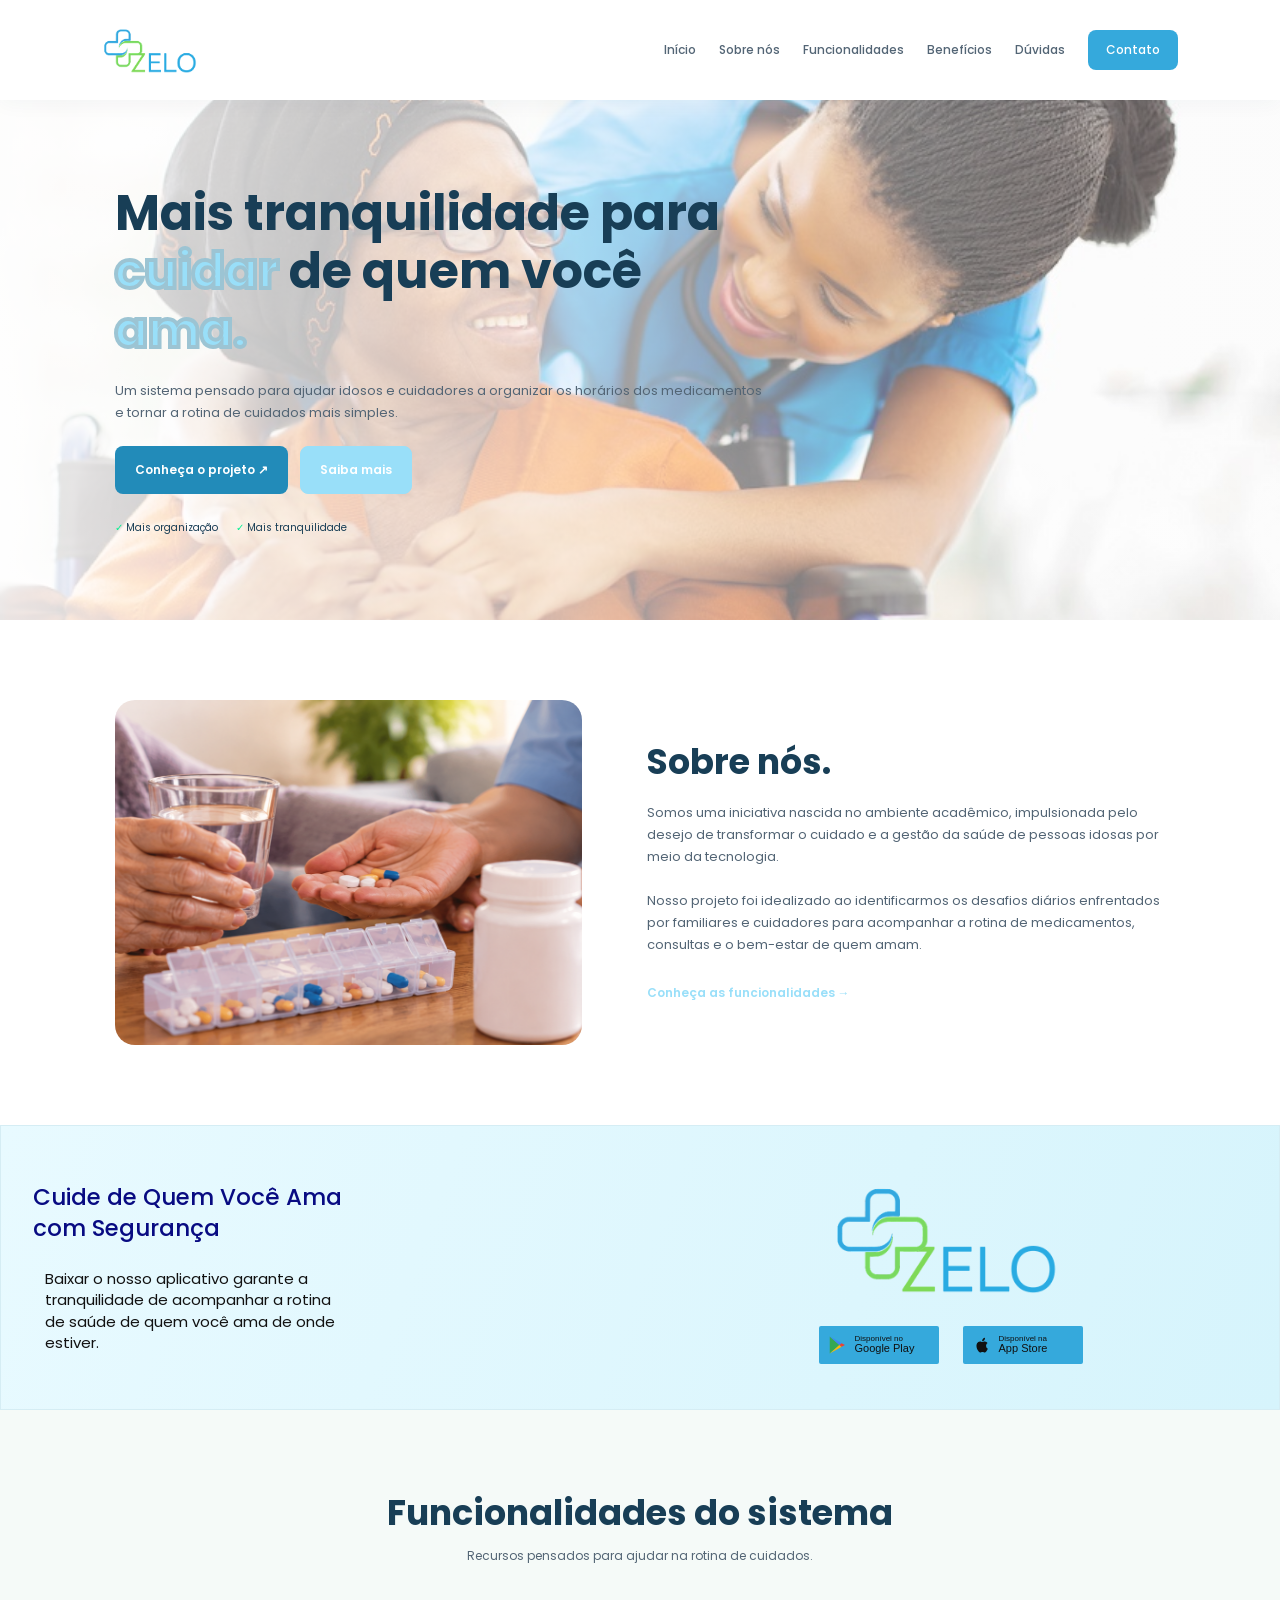
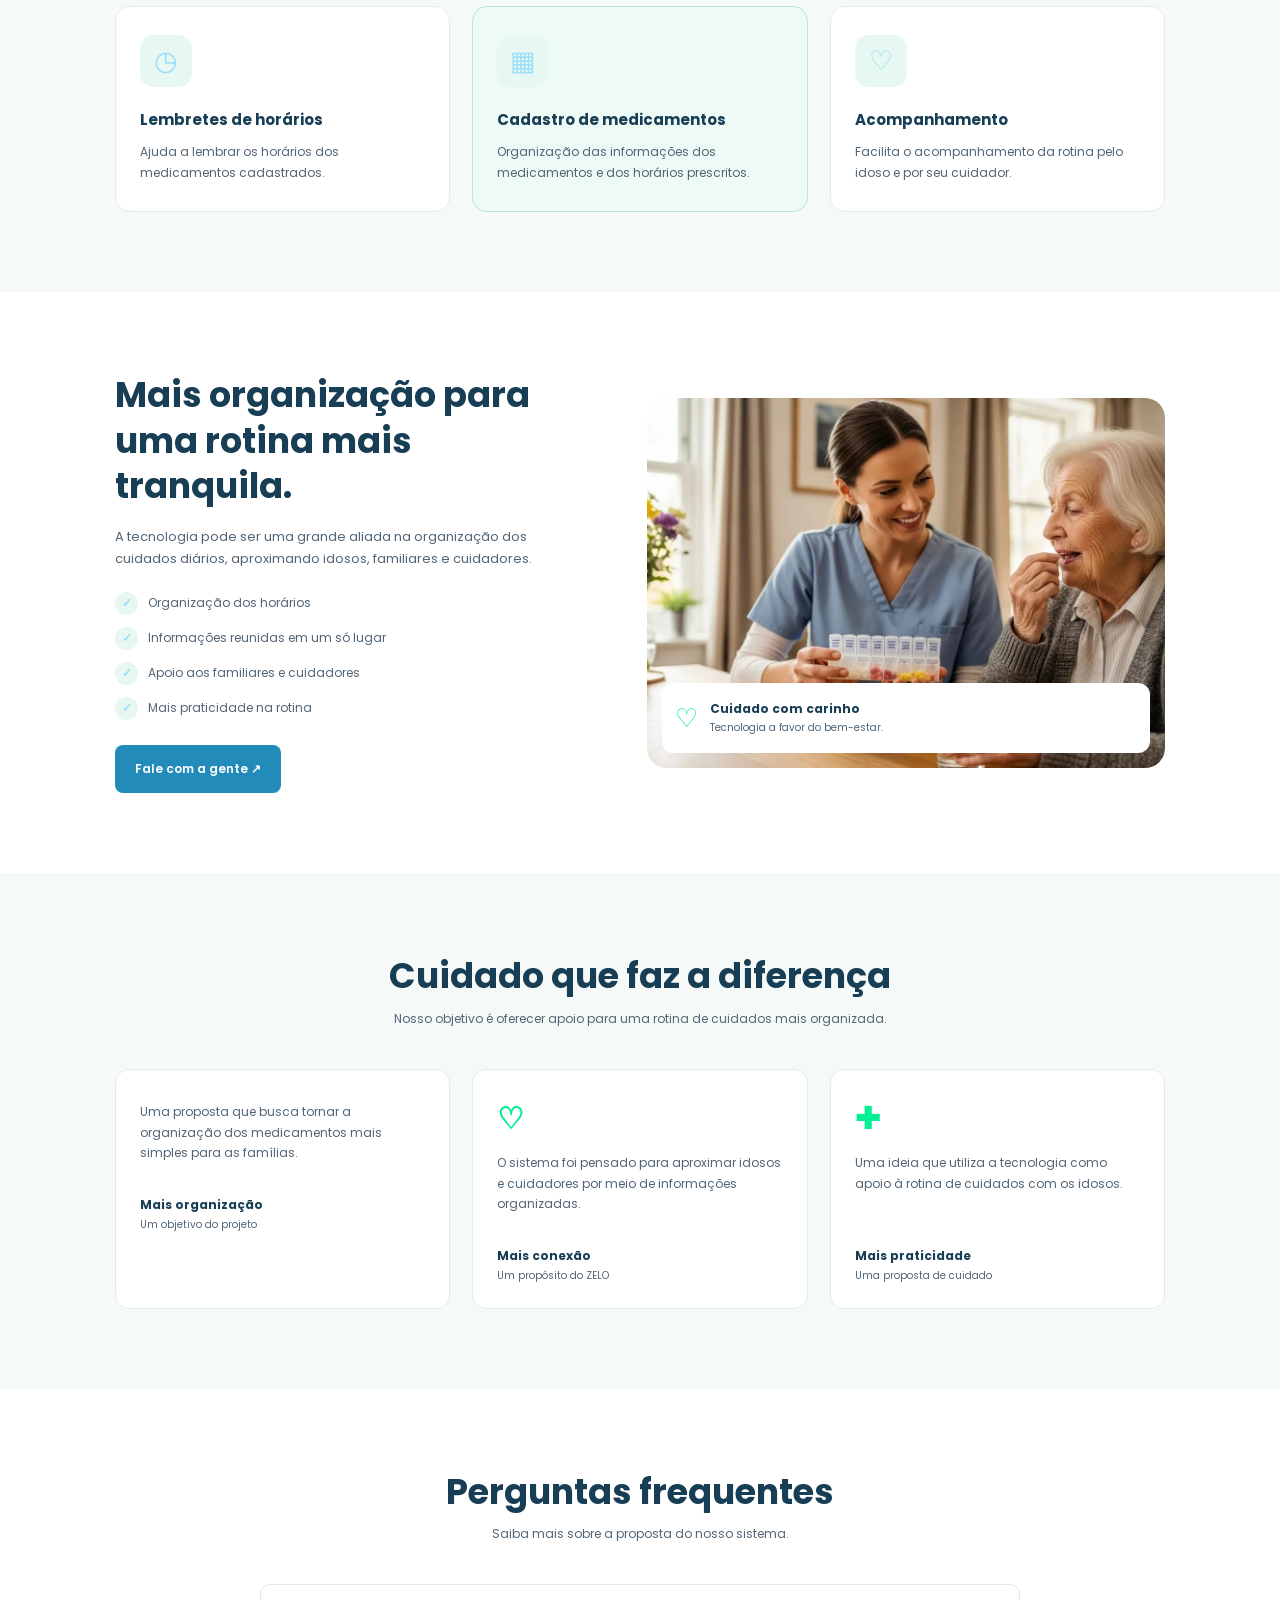
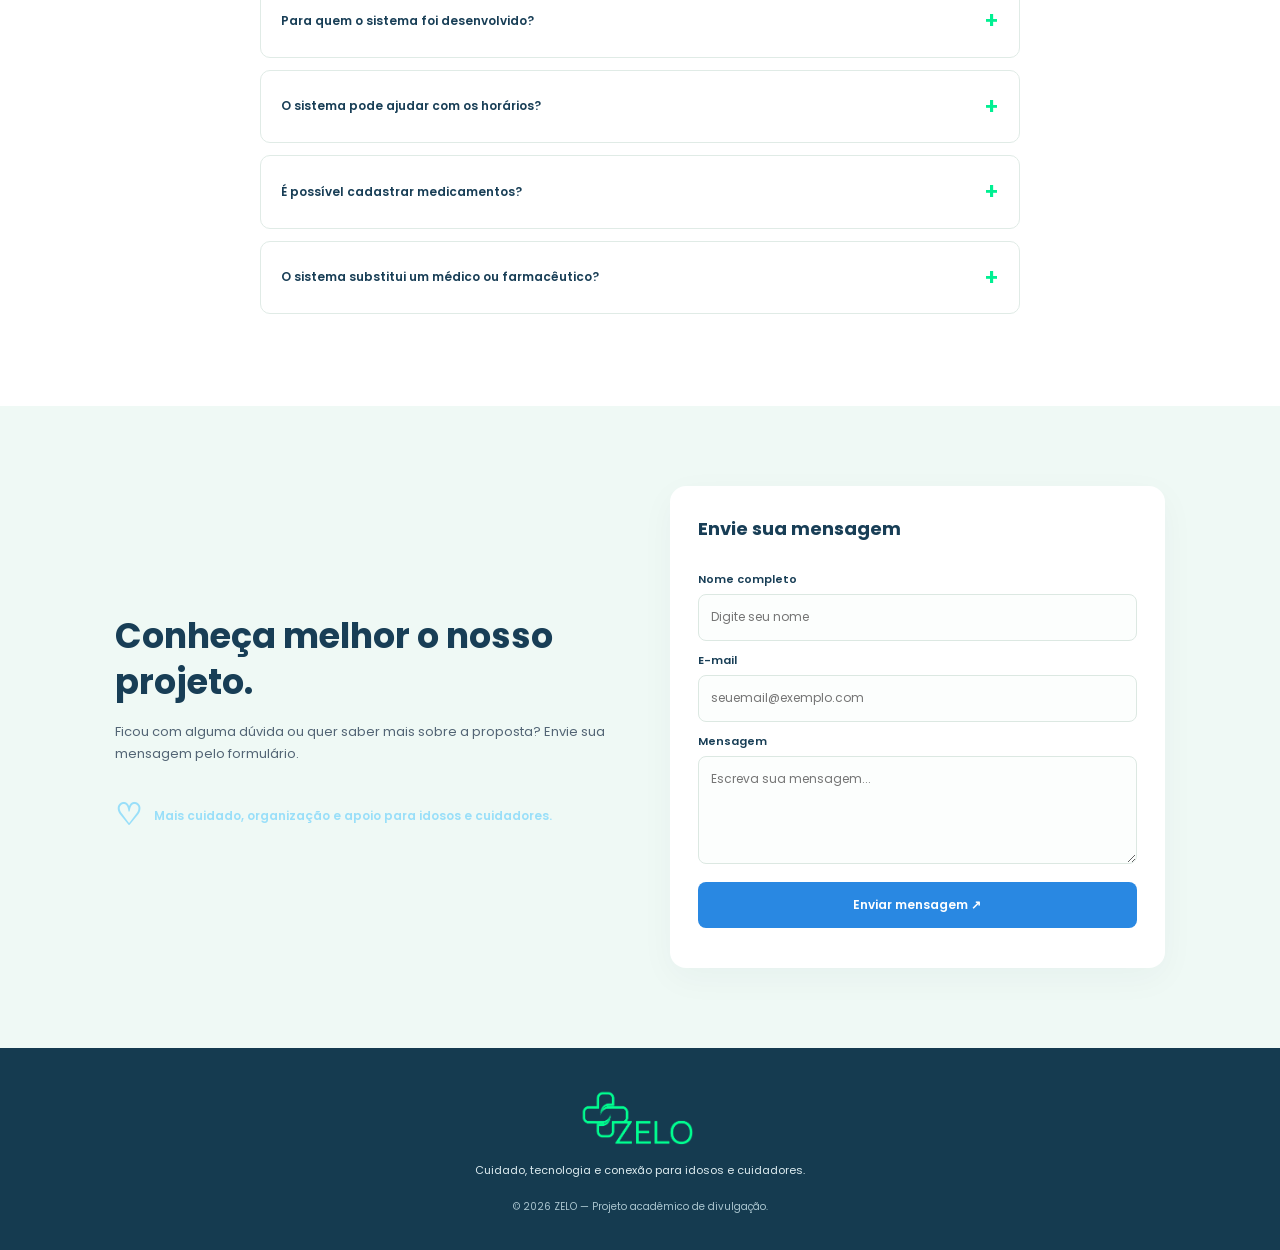
==== zole medicamento para idosos/index.html @ 94e06d6d "Add files via upload" ====
<!DOCTYPE html>
<html lang="pt-BR">
<head>
    <meta charset="UTF-8">
    <meta name="viewport" content="width=device-width, initial-scale=1.0">
    <meta name="description" content="Conheça o ZELO, um projeto para ajudar idosos, familiares e cuidadores a organizar a rotina de medicamentos.">
    <meta name="theme-color" content="#ffffff">

    <title>ZELO | Cuidado e organização de medicamentos</title>

    <link rel="stylesheet" href="script.css">

    <link rel="preconnect" href="https://fonts.googleapis.com">
    <link rel="preconnect" href="https://fonts.gstatic.com" crossorigin>
    <link href="https://fonts.googleapis.com/css2?family=Poppins:wght@400;500;600;700;800&display=swap" rel="stylesheet">
</head>

<body>

<header class="header">

    <div class="logo-container">
        <img src="Component 1.png" alt="Logo ZELO" class="logo-img">
    </div>

    <button
        class="menu-toggle"
        id="menuToggle"
        aria-label="Abrir menu"
        aria-expanded="false">
        ☰
    </button>

    <nav class="nav" id="nav">
        <a href="#inicio">Início</a>
        <a href="#sobre">Sobre nós</a>
        <a href="#funcionalidades">Funcionalidades</a>
        <a href="#beneficios">Benefícios</a>
        <a href="#faq">Dúvidas</a>
        <a href="#contato" class="nav-button">Contato</a>
    </nav>

</header>

<main>

    <!-- INÍCIO -->
    <section class="hero" id="inicio">

        <div class="hero-content">

            <h1>
                Mais tranquilidade para <span> cuidar </span>de quem você
               
                <span>ama.</span>
            </h1>

            <p>
                Um sistema pensado para ajudar idosos e cuidadores
                a organizar os horários dos medicamentos e tornar
                a rotina de cuidados mais simples.
            </p>

            <div class="hero-buttons">
                <a href="#sobre" class="btn btn-primary">
                    Conheça o projeto ↗
                </a>

                <a href="#funcionalidades" class="btn btn-outline">
                    Saiba mais
                </a>
            </div>

            <div class="hero-points">
                <span>✓ Mais organização</span>
                <span>✓ Mais tranquilidade</span>
            </div>

        </div>

        <div class="hero-visual">

            <img
                src="imagems de quem cuida do idoso.avif"
                alt="Profissional cuidando de uma pessoa idosa">

            <div class="floating-card">
                <div class="floating-icon">♡</div>

                <div>
                    <strong>Cuidado em primeiro lugar</strong>
                    <p>Idosos e cuidadores conectados.</p>
                </div>
            </div>

        </div>

    </section>

    <!-- SOBRE O PROJETO -->
    <section class="sobre section" id="sobre">

        <div class="sobre-image">
            <img
                src="Apoio na medicação de idosos e cuidados.png"
                alt="Cuidador ajudando uma pessoa idosa com seus medicamentos">
        </div>

        <div class="sobre-content">

            <h2>Sobre nós.</h2>

            <p>
                Somos uma iniciativa nascida no ambiente acadêmico,
                impulsionada pelo desejo de transformar o cuidado
                e a gestão da saúde de pessoas idosas por meio
                da tecnologia.
            </p>

            <p>
                Nosso projeto foi idealizado ao identificarmos os
                desafios diários enfrentados por familiares e
                cuidadores para acompanhar a rotina de medicamentos,
                consultas e o bem-estar de quem amam.
            </p>

            <a href="#funcionalidades" class="text-link">
                Conheça as funcionalidades →
            </a>

        </div>

    </section>

    <!-- DOWNLOAD DO APLICATIVO -->
    <section class="app-banner" id="download">
        <div class="app-banner-copy">
            <h1>Cuide de Quem Você Ama<br>com Segurança</h1>
            <p>
                Baixar o nosso aplicativo garante a tranquilidade de acompanhar
                a rotina de saúde de quem você ama de onde estiver.
            </p>
        </div>

        <div class="app-banner-download">
            <img src="Component 1.png" alt="Logo ZELO">

            <div class="store-links">
                <a
                    class="store-badge google-play"
                    href="https://play.google.com/store"
                    target="_blank"
                    rel="noopener noreferrer"
                    aria-label="Encontre aplicativos no Google Play">
                    <svg viewBox="0 0 24 24" aria-hidden="true">
                        <path fill="#34a853" d="M3 2.8v18.4L13.5 12z"/>
                        <path fill="#4285f4" d="m3 2.8 13 7.3-2.5 1.9z"/>
                        <path fill="#fbbc04" d="m13.5 12 2.5 1.9-13 7.3z"/>
                        <path fill="#ea4335" d="m16 10.1 3.5 2-3.5 1.8-2.5-1.9z"/>
                    </svg>
                    <span><small>Disponível no</small>Google Play</span>
                </a>

                <a
                    class="store-badge app-store"
                    href="https://www.apple.com/app-store/"
                    target="_blank"
                    rel="noopener noreferrer"
                    aria-label="Visite a App Store">
                    <svg viewBox="0 0 24 24" aria-hidden="true">
                        <path fill="currentColor" d="M16.4 12.8c0-2 1.6-3 1.7-3.1a3.7 3.7 0 0 0-2.9-1.6c-1.2-.1-2.3.7-2.9.7-.6 0-1.5-.7-2.5-.7a3.8 3.8 0 0 0-3.2 2c-1.4 2.4-.4 6 1 8 .7 1 1.4 2 2.4 2s1.3-.6 2.5-.6 1.6.6 2.6.6 1.6-1 2.2-2a9 9 0 0 0 1-2.1 3.3 3.3 0 0 1-1.9-3.2ZM14.5 6.8a3.6 3.6 0 0 0 .8-2.6 3.7 3.7 0 0 0-2.4 1.2 3.4 3.4 0 0 0-.8 2.5 3 3 0 0 0 2.4-1.1Z"/>
                    </svg>
                    <span><small>Disponível na</small>App Store</span>
                </a>
            </div>
        </div>
    </section>


    



    <!-- FUNCIONALIDADES -->
    <section class="section features" id="funcionalidades">

        <div class="section-heading">
            <h2>Funcionalidades do sistema</h2>

            <p>
                Recursos pensados para ajudar na rotina de cuidados.
            </p>
        </div>

        <div class="feature-grid">

            <article class="feature-card">
                <div class="feature-icon">◷</div>

                <h3>Lembretes de horários</h3>

                <p>
                    Ajuda a lembrar os horários dos medicamentos cadastrados.
                </p>
            </article>

            <article class="feature-card featured">
                <div class="feature-icon">▦</div>

                <h3>Cadastro de medicamentos</h3>

                <p>
                    Organização das informações dos medicamentos
                    e dos horários prescritos.
                </p>
            </article>

            <article class="feature-card">
                <div class="feature-icon">♡</div>

                <h3>Acompanhamento</h3>

                <p>
                    Facilita o acompanhamento da rotina pelo idoso
                    e por seu cuidador.
                </p>
            </article>

        </div>

    </section>

    <!-- BENEFÍCIOS -->
    <section class="benefits section" id="beneficios">

        <div class="benefits-content">

            
            <h2>
                Mais organização para uma rotina mais tranquila.
            </h2>

            <p>
                A tecnologia pode ser uma grande aliada na
                organização dos cuidados diários, aproximando
                idosos, familiares e cuidadores.
            </p>

            <ul class="benefit-list">
                <li><span>✓</span> Organização dos horários</li>
                <li><span>✓</span> Informações reunidas em um só lugar</li>
                <li><span>✓</span> Apoio aos familiares e cuidadores</li>
                <li><span>✓</span> Mais praticidade na rotina</li>
            </ul>

            <a href="#contato" class="btn btn-primary">
                Fale com a gente ↗
            </a>

        </div>

        <div class="benefits-image">

            <img
                src="imagem.jpg"
                alt="Pessoa recebendo apoio e cuidado">

            <div class="image-caption">
                <span>♡</span>

                <div>
                    <strong>Cuidado com carinho</strong>
                    <p>Tecnologia a favor do bem-estar.</p>
                </div>
            </div>

        </div>

    </section>

    <!-- OBJETIVOS DO PROJETO -->
    <section class="section testimonials">

        <div class="section-heading">
            <h2>Cuidado que faz a diferença</h2>

            <p>
                Nosso objetivo é oferecer apoio para uma rotina
                de cuidados mais organizada.
            </p>
        </div>

        <div class="testimonial-grid">

            <article class="testimonial">
                <div class="quote-icon"></div>

                <p>
                    Uma proposta que busca tornar a organização
                    dos medicamentos mais simples para as famílias.
                </p>

                <strong>Mais organização</strong>
                <span>Um objetivo do projeto</span>
            </article>

            <article class="testimonial">
                <div class="quote-icon">♡</div>

                <p>
                    O sistema foi pensado para aproximar idosos
                    e cuidadores por meio de informações organizadas.
                </p>

                <strong>Mais conexão</strong>
                <span>Um propósito do ZELO</span>
            </article>

            <article class="testimonial">
                <div class="quote-icon">✚</div>

                <p>
                    Uma ideia que utiliza a tecnologia como apoio
                    à rotina de cuidados com os idosos.
                </p>

                <strong>Mais praticidade</strong>
                <span>Uma proposta de cuidado</span>
            </article>

        </div>

    </section>

    <!-- PERGUNTAS FREQUENTES -->
    <section class="section faq" id="faq">

        <div class="section-heading">
            <h2>Perguntas frequentes</h2>

            <p>
                Saiba mais sobre a proposta do nosso sistema.
            </p>
        </div>

        <div class="faq-list">

            <details>
                <summary>Para quem o sistema foi desenvolvido?</summary>

                <p>
                    Para apoiar idosos, familiares e cuidadores
                    na organização da rotina de medicamentos.
                </p>
            </details>

            <details>
                <summary>O sistema pode ajudar com os horários?</summary>

                <p>
                    A proposta inclui lembretes dos horários
                    cadastrados, conforme os recursos implementados.
                </p>
            </details>

            <details>
                <summary>É possível cadastrar medicamentos?</summary>

                <p>
                    O projeto prevê o registro das informações
                    dos medicamentos e dos horários orientados
                    pelo profissional de saúde.
                </p>
            </details>

            <details>
                <summary>O sistema substitui um médico ou farmacêutico?</summary>

                <p>
                    Não. O sistema é uma ferramenta de apoio à
                    organização e não substitui orientações
                    profissionais. Nunca altere doses ou horários
                    sem orientação adequada.
                </p>
            </details>

        </div>

    </section>

    <!-- CONTATO -->
    <section class="contact section" id="contato">

        <div class="contact-content">

            <h2>Conheça melhor o nosso projeto.</h2>

            <p>
                Ficou com alguma dúvida ou quer saber mais
                sobre a proposta? Envie sua mensagem pelo formulário.
            </p>

            <div class="contact-note">
                <span>♡</span>

                <p>
                    Mais cuidado, organização e apoio para idosos
                    e cuidadores.
                </p>
            </div>

        </div>

        <form class="contact-form" id="contactForm">

            <h3>Envie sua mensagem</h3>

            <label for="nome">Nome completo</label>
            <input
                type="text"
                id="nome"
                placeholder="Digite seu nome"
                required>

            <label for="email">E-mail</label>
            <input
                type="email"
                id="email"
                placeholder="seuemail@exemplo.com"
                required>

            <label for="mensagem">Mensagem</label>
            <textarea
                id="mensagem"
                rows="4"
                placeholder="Escreva sua mensagem..."
                required></textarea>

            <button class="btn btn-primary submit-button" type="submit">
                Enviar mensagem ↗
            </button>

            <p id="feedback" role="status" aria-live="polite"></p>

        </form>

    </section>

</main>

<!-- RODAPÉ -->
<footer class="footer">

    <div class="footer-brand">
        <img src="Component 1.png" alt="Logo ZELO" class="footer-logo-img">
    </div>

    <p>
        Cuidado, tecnologia e conexão para idosos e cuidadores.
    </p>

    <p class="footer-small">
        © 2026 ZELO — Projeto acadêmico de divulgação.
    </p>

</footer>

<script src="script.js"></script>

</body>
</html>
---- zole medicamento para idosos/script.css ----
:root {
    --verde: #00f092;
    --verde-escuro: #99dff9;
    --verde-claro: #e7f7f1;
    --azul: #183e56;
    --texto: #536575;
    --fundo: #f5faf8;
    --branco: #ffffff;
}

* {
    margin: 0;
    padding: 0;
    box-sizing: border-box;
}

html {
    scroll-behavior: smooth;
    scroll-padding-top: 95px;
}

body {
    font-family: "Poppins", sans-serif;
    color: var(--texto);
    background: white;
    line-height: 1.7;
}

a {
    color: inherit;
    text-decoration: none;
}

button,
input,
textarea {
    font: inherit;
}

/* CABEÇALHO */

.header {
    min-height: 80px;
    padding: 15px 8%;
    display: flex;
    justify-content: space-between;
    align-items: center;
    background: white;
    position: sticky;
    top: 0;
    z-index: 100;
    box-shadow: 0 3px 20px #183e560b;
}

/* LOGO ZELO */

.logo-container {
    display: flex;
    align-items: center;
    gap: 3px;
    flex-shrink: 0;
}

.logo-img {
    width: 100px;
    height: 70px;
    object-fit: contain;
    display: block;
}

.logo {
    font-size: 100px;
    font-weight: 700;
    color: var(--azul);
    letter-spacing: 0;
    margin: 0;
    line-height: 1;
}

.logo span {
    color: var(--verde);
}

/* MENU */

.nav {
    display: flex;
    align-items: center;
    gap: 23px;
    font-size: 12px;
    font-weight: 500;
}

.nav a {
    transition: 0.2s;
}

.nav a:hover {
    color: var(--verde);
}

.nav .nav-button {
    background: #35a9dc;
    color: white;
    padding: 10px 18px;
    border-radius: 8px;
}

.nav .nav-button:hover {
    background: #228bb9;
}

.menu-toggle {
    display: none;
    background: var(--verde-claro);
    border: none;
    padding: 7px 12px;
    border-radius: 8px;
    font-size: 22px;
    color: var(--azul);
    cursor: pointer;
}

/* INÍCIO */

.hero {
    padding: 75px 9%;
    min-height: 520px;
    display: grid;
    grid-template-columns: 1fr 0.9fr;
    gap: 60px;
    align-items: center;
    background: linear-gradient(120deg, #effaf6, #ffffff 75%);
}

/* FOTO COMO FUNDO DA TELA INICIAL */

.hero {
    position: relative;
    grid-template-columns: 1fr;

    background-image:
        linear-gradient(
            90deg,
            rgba(255, 255, 255, 0.88) 0%,
            rgba(255, 255, 255, 0.65) 45%,
            rgba(255, 255, 255, 0.15) 100%
        ),
        url("cuidador-de-idosos-3b.jpg");

    background-size: cover;
    background-position: center;
    background-repeat: no-repeat;
}

.hero-content {
    position: relative;
    z-index: 2;
    max-width: 650px;
}

/* ESCONDE A IMAGEM LATERAL ANTIGA */

.hero-visual {
    display: none;
}

.tag {
    display: inline-block;
    color: var(--verde-escuro);
    background: var(--verde-claro);
    padding: 6px 13px;
    border-radius: 30px;
    font-size: 10px;
    font-weight: 700;
    letter-spacing: 1px;
    margin-bottom: 18px;
}

.hero h1 {
    color: var(--azul);
    font-size: clamp(34px, 4vw, 49px);
    line-height: 1.2;
    margin-bottom: 20px;
}

.hero h1 span {
    color: #99DFF9;
    -webkit-text-stroke: 4px #9cc4d3;
    
}

.hero-content > p,
.sobre-content > p,
.benefits-content > p,
.contact-content > p {
    font-size: 13px;
    margin-bottom: 22px;
}

.hero-buttons {
    display: flex;
    flex-wrap: wrap;
    gap: 12px;
}

.btn {
    display: inline-block;
    padding: 13px 19px;
    border: 1px solid transparent;
    border-radius: 8px;
    font-size: 12px;
    font-weight: 600;
    cursor: pointer;
    text-align: center;
    transition: 0.25s;
}

.btn-primary {
    background: #228bb9;
    color: #ffffff;
}

.btn-primary:hover {
    background: #228bb9;
    transform: translateY(-2px);
}

.btn-outline {
    color: var(--branco); /* Cor da escrita  */
    border-color: #99DFF9; /* cor da borda  */
    background: #99DFF9; /* cor do fundo  */
}

.btn-outline:hover {
    background: var(--verde-claro);
}

.hero-points {
    display: flex;
    flex-wrap: wrap;
    gap: 18px;
    margin-top: 25px;
    color: var(--azul);
    font-size: 10px;
}

.hero-points span::first-letter {
    color: var(--verde);
}

.hero-visual,
.benefits-image {
    position: relative;
}

.hero-visual > img {
    width: 100%;
    height: 375px;
    object-fit: cover;
    display: block;
    border-radius: 24px 24px 65px 24px;
    box-shadow: 0 20px 45px #183e5618;
}

.floating-card {
    position: absolute;
    bottom: 20px;
    left: -25px;
    display: flex;
    align-items: center;
    gap: 12px;
    max-width: 285px;
    padding: 15px;
    background: white;
    border-radius: 13px;
    box-shadow: 0 10px 35px #183e5618;
}

.floating-icon {
    display: grid;
    place-items: center;
    flex-shrink: 0;
    width: 44px;
    height: 44px;
    border-radius: 50%;
    color: var(--verde);
    background: var(--verde-claro);
    font-size: 25px;
}

.floating-card strong {
    color: var(--azul);
    font-size: 11px;
}

.floating-card p {
    font-size: 10px;
}

.section {
    padding: 80px 9%;
}

/* SOBRE E BENEFÍCIOS */

.sobre,
.benefits {
    display: grid;
    grid-template-columns: 0.9fr 1fr;
    align-items: center;
    gap: 65px;
}

.sobre-image img,
.benefits-image > img {
    width: 100%;
    height: 345px;
    object-fit: cover;
    display: block;
    border-radius: 20px;
}

h2 {
    color: var(--azul);
    font-size: clamp(27px, 3vw, 35px);
    line-height: 1.3;
    margin-bottom: 17px;
}

.text-link {
    color: var(--verde-escuro);
    font-weight: 600;
    font-size: 12px;
}

.text-link:hover {
    text-decoration: underline;
}

/* FUNCIONALIDADES */

.features,
.testimonials {
    background: var(--fundo);
}

.section-heading {
    max-width: 650px;
    text-align: center;
    margin: 0 auto 40px;
}

.section-heading .tag {
    margin-bottom: 12px;
}

.section-heading h2 {
    margin-bottom: 10px;
}

.section-heading > p {
    font-size: 12px;
}

.feature-grid,
.testimonial-grid {
    display: grid;
    grid-template-columns: repeat(3, minmax(0, 1fr));
    gap: 22px;
}

.feature-card {
    background: white;
    padding: 28px 24px;
    border: 1px solid #e2eee9;
    border-radius: 15px;
    transition: 0.25s;
}

.feature-card:hover {
    transform: translateY(-5px);
    box-shadow: 0 12px 30px #183e5610;
}

.feature-card.featured {
    background: #edfaf5;
    border-color: #b8e5d5;
}

.feature-icon {
    display: grid;
    place-items: center;
    width: 52px;
    height: 52px;
    border-radius: 14px;
    background: var(--verde-claro);
    color: var(--verde-escuro);
    font-size: 27px;
    margin-bottom: 20px;
}

.feature-card h3 {
    color: var(--azul);
    font-size: 15px;
    margin-bottom: 10px;
}

.feature-card p {
    font-size: 12px;
}

/* BENEFÍCIOS */

.benefit-list {
    list-style: none;
    margin: 20px 0 25px;
}

.benefit-list li {
    display: flex;
    align-items: center;
    gap: 10px;
    margin-bottom: 12px;
    font-size: 12px;
}

.benefit-list li span {
    display: grid;
    place-items: center;
    width: 23px;
    height: 23px;
    flex-shrink: 0;
    border-radius: 50%;
    color: var(--verde-escuro);
    background: var(--verde-claro);
    font-weight: 700;
}

.benefits-image > img {
    height: 370px;
}

.image-caption {
    position: absolute;
    display: flex;
    align-items: center;
    gap: 12px;
    left: 15px;
    right: 15px;
    bottom: 15px;
    background: white;
    border-radius: 12px;
    padding: 13px;
}

.image-caption > span {
    font-size: 26px;
    color: var(--verde);
}

.image-caption strong {
    display: block;
    color: var(--azul);
    font-size: 12px;
}

.image-caption p {
    font-size: 10px;
}

/* DEPOIMENTOS E OBJETIVOS */

.testimonial {
    background: white;
    border: 1px solid #e3ede8;
    border-radius: 14px;
    padding: 24px;
}

.quote-icon {
    color: var(--verde);
    font-size: 30px;
    font-weight: 700;
    margin-bottom: 8px;
}

.testimonial > p {
    font-size: 12px;
    min-height: 75px;
    margin-bottom: 18px;
}

.testimonial strong,
.testimonial > span {
    display: block;
}

.testimonial strong {
    color: var(--azul);
    font-size: 12px;
}

.testimonial > span {
    font-size: 10px;
}

/* PERGUNTAS FREQUENTES */

.faq {
    max-width: 1050px;
    margin: auto;
}

.faq-list {
    max-width: 760px;
    margin: auto;
}

.faq-list details {
    background: white;
    border: 1px solid #e0ebe6;
    border-radius: 10px;
    margin-bottom: 12px;
    overflow: hidden;
}

.faq-list summary {
    display: flex;
    align-items: center;
    justify-content: space-between;
    gap: 15px;
    padding: 17px 20px;
    cursor: pointer;
    color: var(--azul);
    font-size: 12px;
    font-weight: 600;
    list-style: none;
}

.faq-list summary::-webkit-details-marker {
    display: none;
}

.faq-list summary::after {
    content: "+";
    color: var(--verde);
    font-size: 22px;
}

.faq-list details[open] summary::after {
    content: "−";
}

.faq-list details > p {
    padding: 0 20px 18px;
    font-size: 12px;
}

/* CONTATO */

.contact {
    display: grid;
    grid-template-columns: 1fr 1fr;
    gap: 60px;
    align-items: center;
    background: #eff9f5;
}

.contact-note {
    display: flex;
    align-items: center;
    gap: 12px;
    margin-top: 25px;
    color: var(--verde-escuro);
    font-size: 12px;
    font-weight: 600;
}

.contact-note span {
    font-size: 30px;
}

.contact-form {
    display: flex;
    flex-direction: column;
    background: white;
    border-radius: 16px;
    padding: 28px;
    box-shadow: 0 10px 35px #183e560a;
}

.contact-form h3 {
    color: var(--azul);
    font-size: 18px;
    margin-bottom: 15px;
}

.contact-form label {
    font-size: 11px;
    font-weight: 600;
    color: var(--azul);
    margin: 10px 0 6px;
}

.contact-form input,
.contact-form textarea {
    width: 100%;
    padding: 12px;
    border: 1px solid #dce8e2;
    background: #fcfefd;
    border-radius: 8px;
    outline: none;
    font-size: 12px;
    color: var(--texto);
}

.contact-form input:focus,
.contact-form textarea:focus {
    border-color: var(--verde);
    box-shadow: 0 0 0 3px #159b8018;
}

.contact-form textarea {
    resize: vertical;
}

.submit-button {
    margin-top:18px;
    background-color:#2988e2;
    color:white;
    border:none;
}

#feedback {
    margin-top: 12px;
    font-size: 12px;
}

/* RODAPÉ */

.footer {
    padding: 35px 20px;
    text-align: center;
    background: #153b50;
    color: #dcebef;
}

.footer-logo {
    color: white;
}

.footer > p {
    font-size: 11px;
    margin-top: 8px;
}

.footer .footer-small {
    margin-top: 18px;
    color: #a9c4ce;
    font-size: 10px;
}

/* RESPONSIVIDADE */

@media (max-width: 900px) {
    .header {
        padding-left: 5%;
        padding-right: 5%;
    }

    .nav {
        gap: 12px;
        font-size: 10px;
    }

    .hero,
    .section {
        padding-left: 6%;
        padding-right: 6%;
    }

    .hero,
    .sobre,
    .benefits,
    .contact {
        gap: 30px;
    }

    .feature-grid,
    .testimonial-grid {
        gap: 12px;
    }

    .feature-card,
    .testimonial {
        padding: 19px;
    }
}

@media (max-width: 650px) {
    .header {
        min-height: 70px;
    }

    .menu-toggle {
        display: block;
    }

    .nav {
        display: none;
        position: absolute;
        top: 70px;
        left: 0;
        right: 0;
        padding: 18px 6%;
        flex-direction: column;
        align-items: stretch;
        gap: 8px;
        background: white;
        box-shadow: 0 12px 20px #183e5612;
    }

    .nav.open {
        display: flex;
    }

    .nav a {
        padding: 10px;
        text-align: center;
    }

    .hero,
    .sobre,
    .benefits,
    .contact {
        grid-template-columns: 1fr;
    }

    .hero {
        padding-top: 50px;
        gap: 40px;
        min-height: 520px;
    }

    .hero-visual > img {
        height: 290px;
    }

    .floating-card {
        left: 10px;
        bottom: -18px;
    }

    .section {
        padding-top: 55px;
        padding-bottom: 55px;
    }

    .sobre-image img,
    .benefits-image > img {
        height: 270px;
    }

    .feature-grid,
    .testimonial-grid {
        grid-template-columns: 1fr;
    }

    .testimonial > p {
        min-height: 0;
    }

    .contact {
        gap: 25px;
    }

    .contact-form {
        padding: 21px;
    }

    .hero h1 {
        font-size: 35px;
    }
}

@media (prefers-reduced-motion: reduce) {
    html {
        scroll-behavior: auto;
    }

    *,
    *::before,
    *::after {
        transition-duration: 0.01ms !important;
    }
}

/* MARCA DO RODAPÉ */

.footer-brand {
    display: flex;
    align-items: center;
    justify-content: center;
    gap: 4px;
    margin-bottom: 10px;
}

.footer-logo-img {
    width: 120px;
    height: auto;
    object-fit: contain;
    filter: brightness(0) saturate(100%) invert(71%) sepia(90%) saturate(1170%) hue-rotate(94deg) brightness(101%) contrast(102%);
}

.footer-logo {
    color: white;
    font-size: 20px !important;
    font-weight: 700;
    line-height: 1;
    margin: 0 !important;
}

@media (max-width: 650px) {
    .logo-img {
        width: 75px;
        height: 55px;
    }

    .logo {
        font-size: 20px;
    }
}

/* BANNER DO APLICATIVO */

.app-banner {
    min-height: 285px;
    padding: 38px 32px;
    display: grid;
    grid-template-columns: 1fr 1fr;
    align-items: center;
    gap: 28px;
    background: linear-gradient(110deg, #e8faff, #d6f4fc);
    border: 1px solid #d5edf4;
}

.app-banner-copy h1 {
    margin: 0 0 24px;
    color: #080b82;
    font-size: 23px;
    font-weight: 500;
    line-height: 1.35;
}

.app-banner-copy p {
    max-width: 290px;
    margin: 0 0 0 12px;
    color: #111;
    font-size: 15px;
    line-height: 1.42;
}

.app-banner-download {
    display: flex;
    flex-direction: column;
    align-items: center;
    gap: 20px;
}

.app-banner-download > img {
    display: block;
    width: min(100%, 238px);
    height: auto;
}

.store-links {
    display: flex;
    justify-content: center;
    gap: 24px;
}

.store-badge {
    width: 120px;
    min-height: 38px;
    padding: 5px 8px;
    display: flex;
    align-items: center;
    gap: 6px;
    border-radius: 2px;
    color: #111;
    font-family: Arial, sans-serif;
    font-size: 11px;
    line-height: 1.05;
    text-decoration: none;
}

.store-badge svg {
    width: 22px;
    height: 22px;
    flex: 0 0 22px;
}

.store-badge span {
    display: flex;
    flex-direction: column;
    white-space: nowrap;
}

.store-badge small {
    font-size: 8px;
}

.google-play {
    background: #35a9dc;
}

.app-store {
    background: #35a9dc;
}

@media (max-width: 560px) {
    .app-banner {
        grid-template-columns: 1fr;
        gap: 30px;
        padding: 32px 24px;
    }

    .app-banner-copy h1 {
        font-size: 22px;
    }

    .app-banner-copy p {
        margin-left: 0;
    }
}
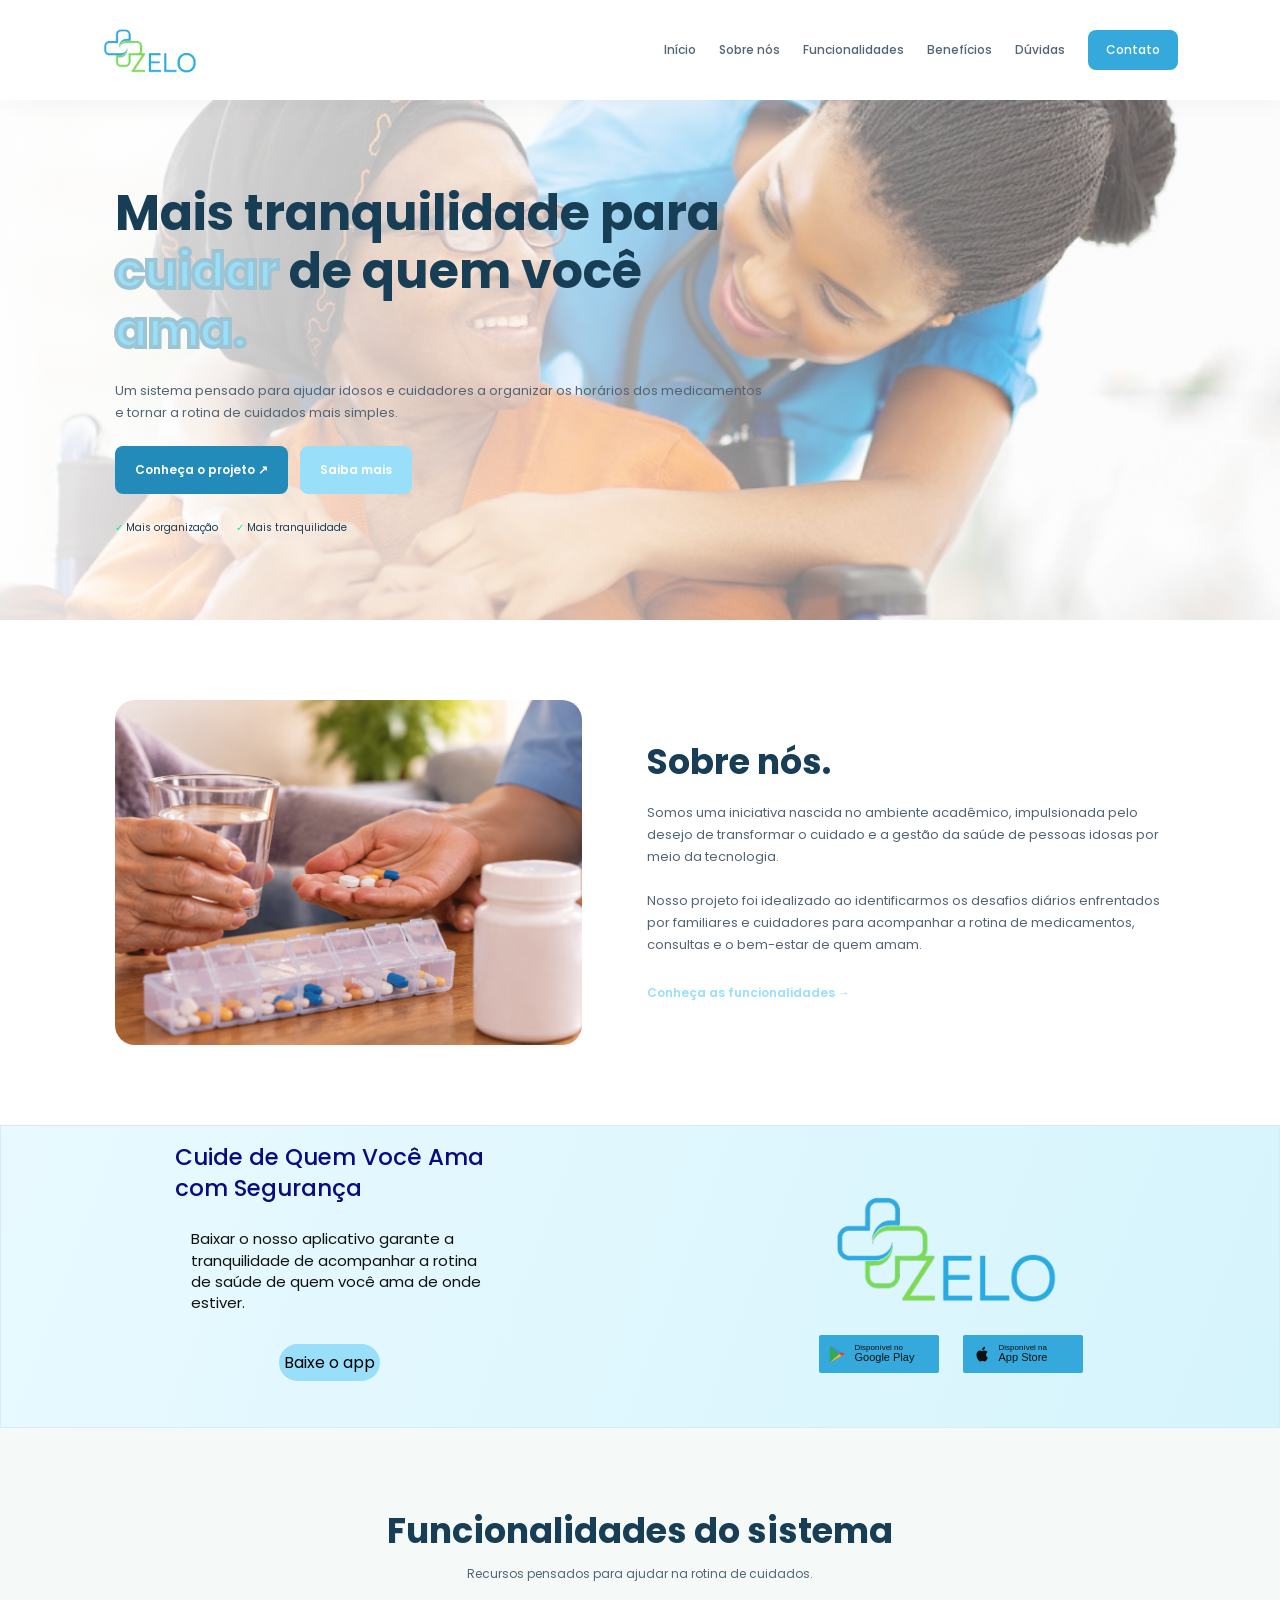
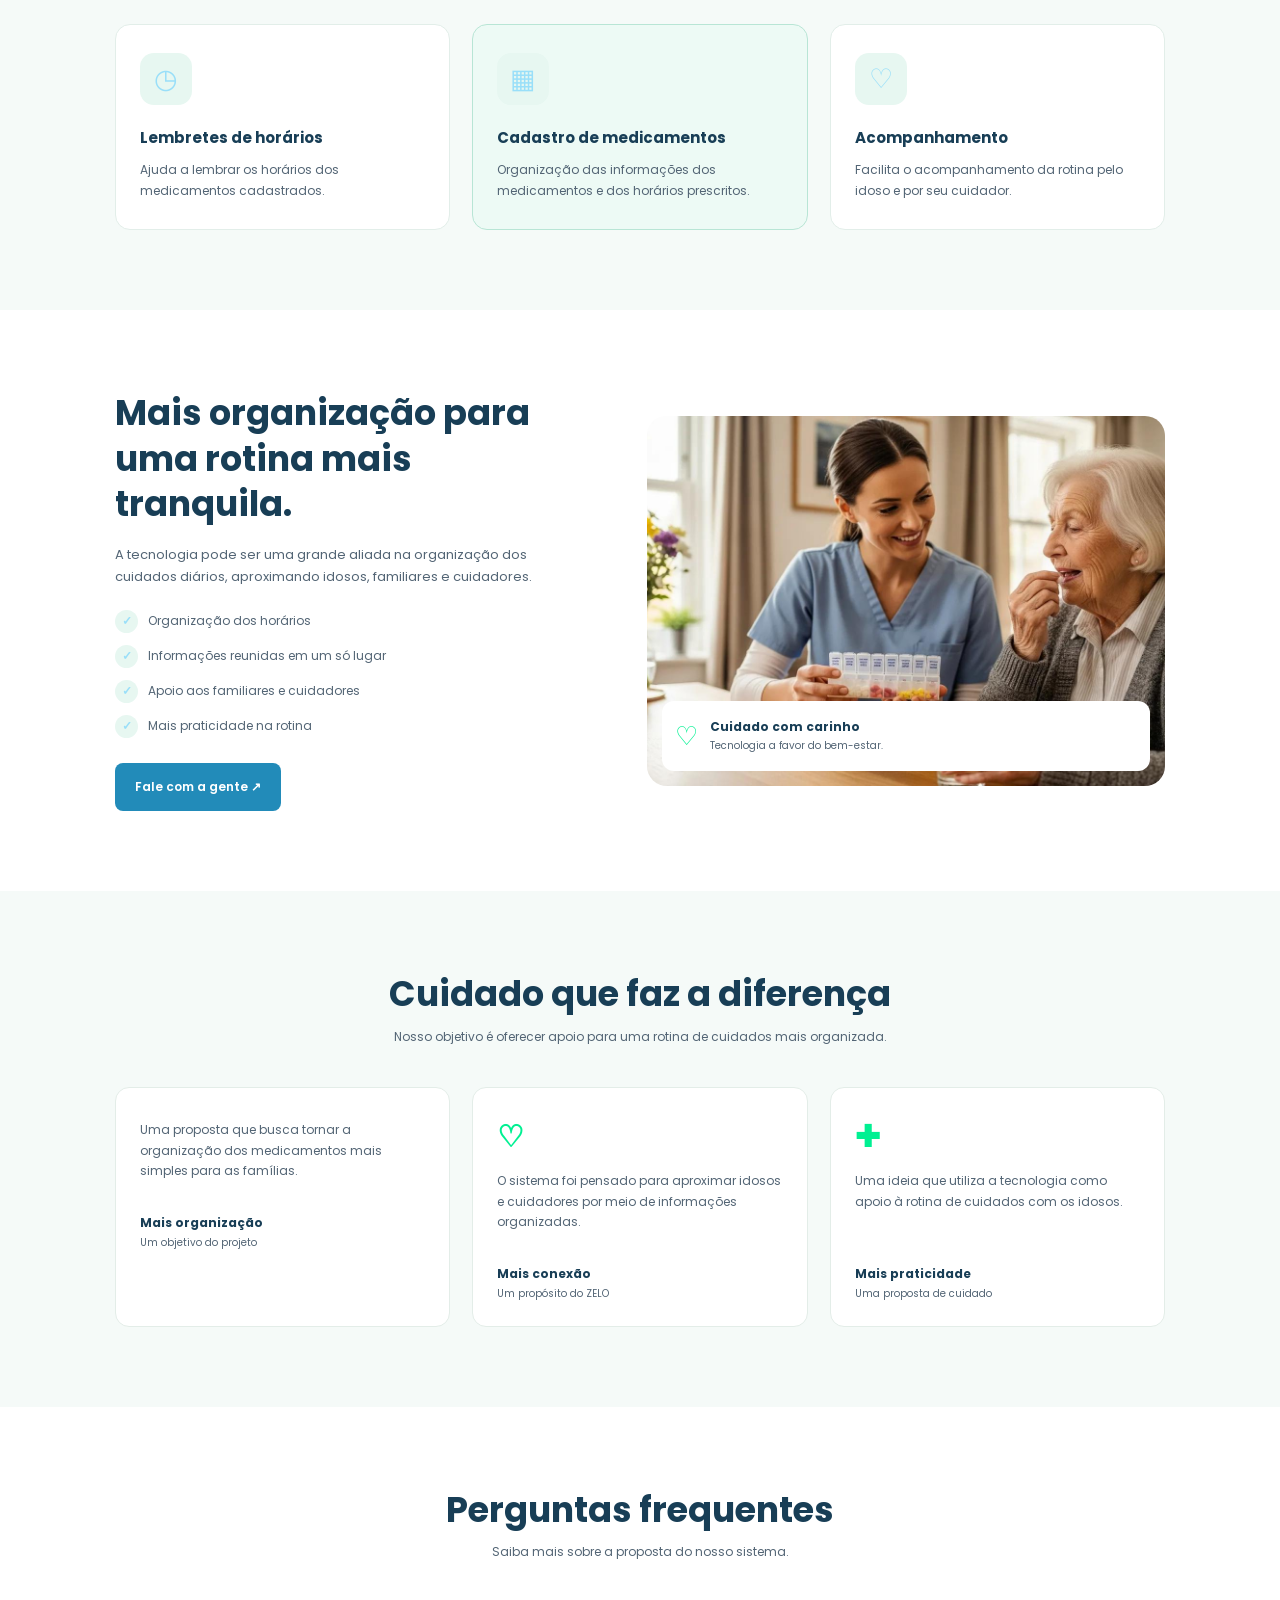
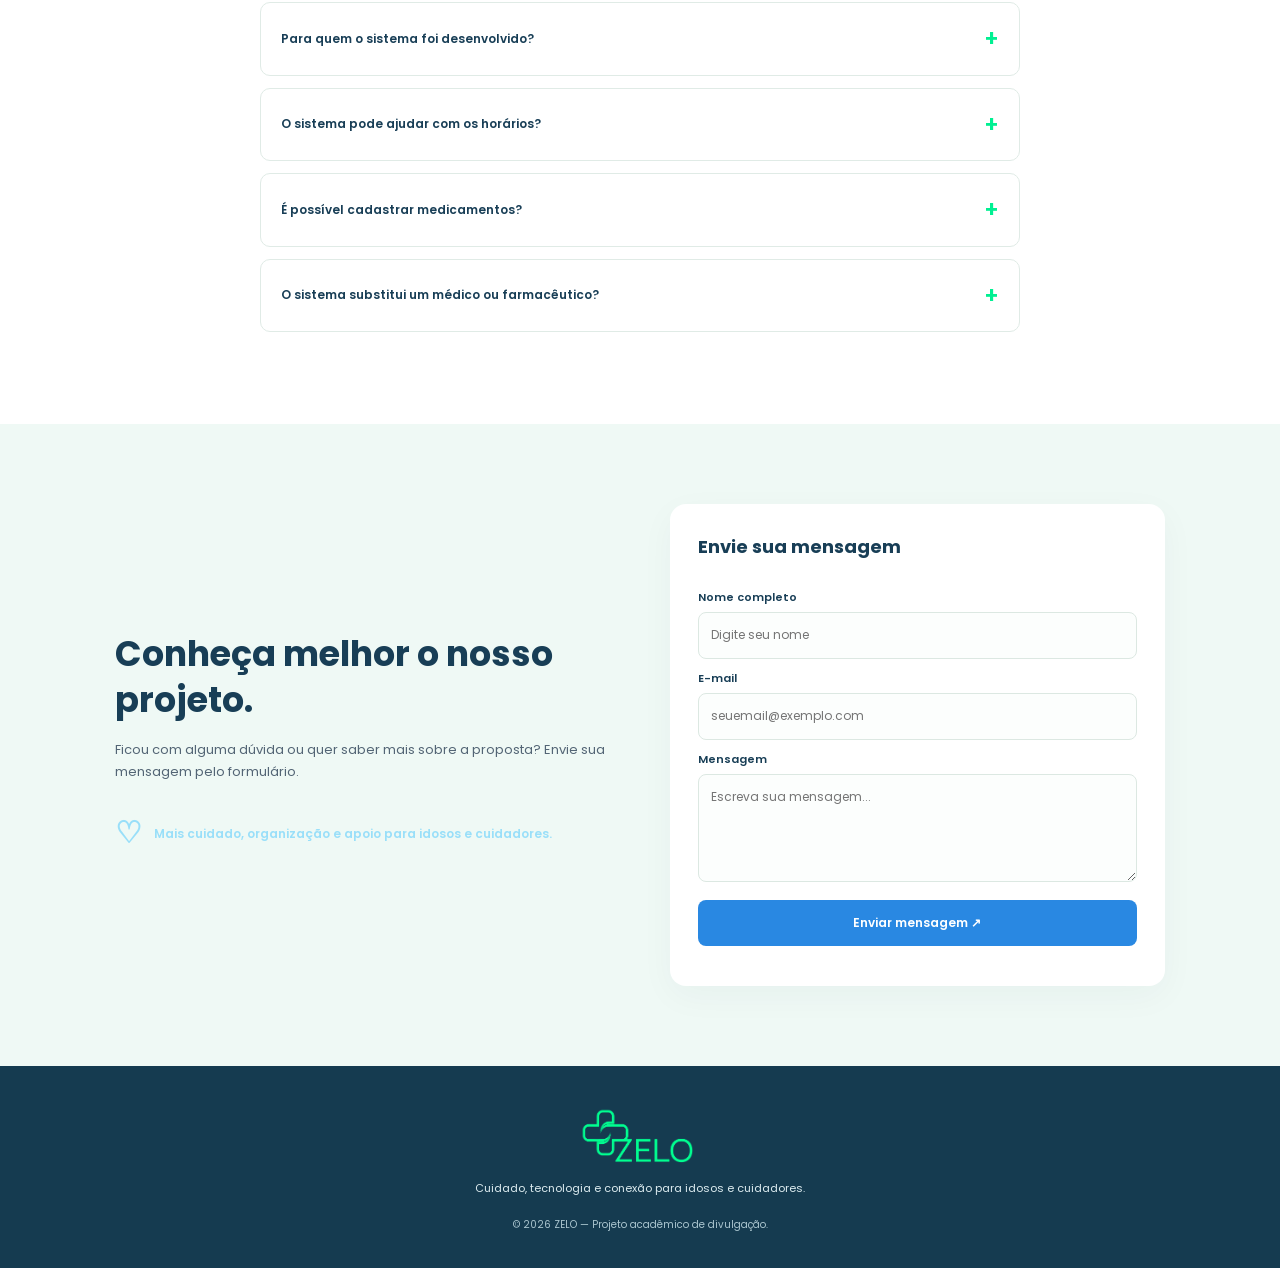
==== commit a990ac5c: "implementação do app" ====
--- a/zole medicamento para idosos/index.html
+++ b/zole medicamento para idosos/index.html
@@ -140,6 +140,8 @@
                 Baixar o nosso aplicativo garante a tranquilidade de acompanhar
                 a rotina de saúde de quem você ama de onde estiver.
             </p>
+
+            <a href="app/application-66051923-b2a8-4189-8f57-89faa7907037.apk" download class="app">Baixe o app</a>
         </div>
 
         <div class="app-banner-download">
--- a/zole medicamento para idosos/script.css
+++ b/zole medicamento para idosos/script.css
@@ -50,6 +50,14 @@
     top: 0;
     z-index: 100;
     box-shadow: 0 3px 20px #183e560b;
+}
+.app{
+    background-color: #99dff9;
+    border-radius: 20px;
+    padding: 5px;
+    margin: 30px;
+    margin-top: 30px;
+    color: #000;
 }
 
 /* LOGO ZELO */
@@ -844,6 +852,13 @@
     background: linear-gradient(110deg, #e8faff, #d6f4fc);
     border: 1px solid #d5edf4;
 }
+.app-banner-copy {
+    display: flex;
+    align-items: center;
+    flex-direction: column;
+    justify-content: center;
+    height: 25lvh;
+}
 
 .app-banner-copy h1 {
     margin: 0 0 24px;
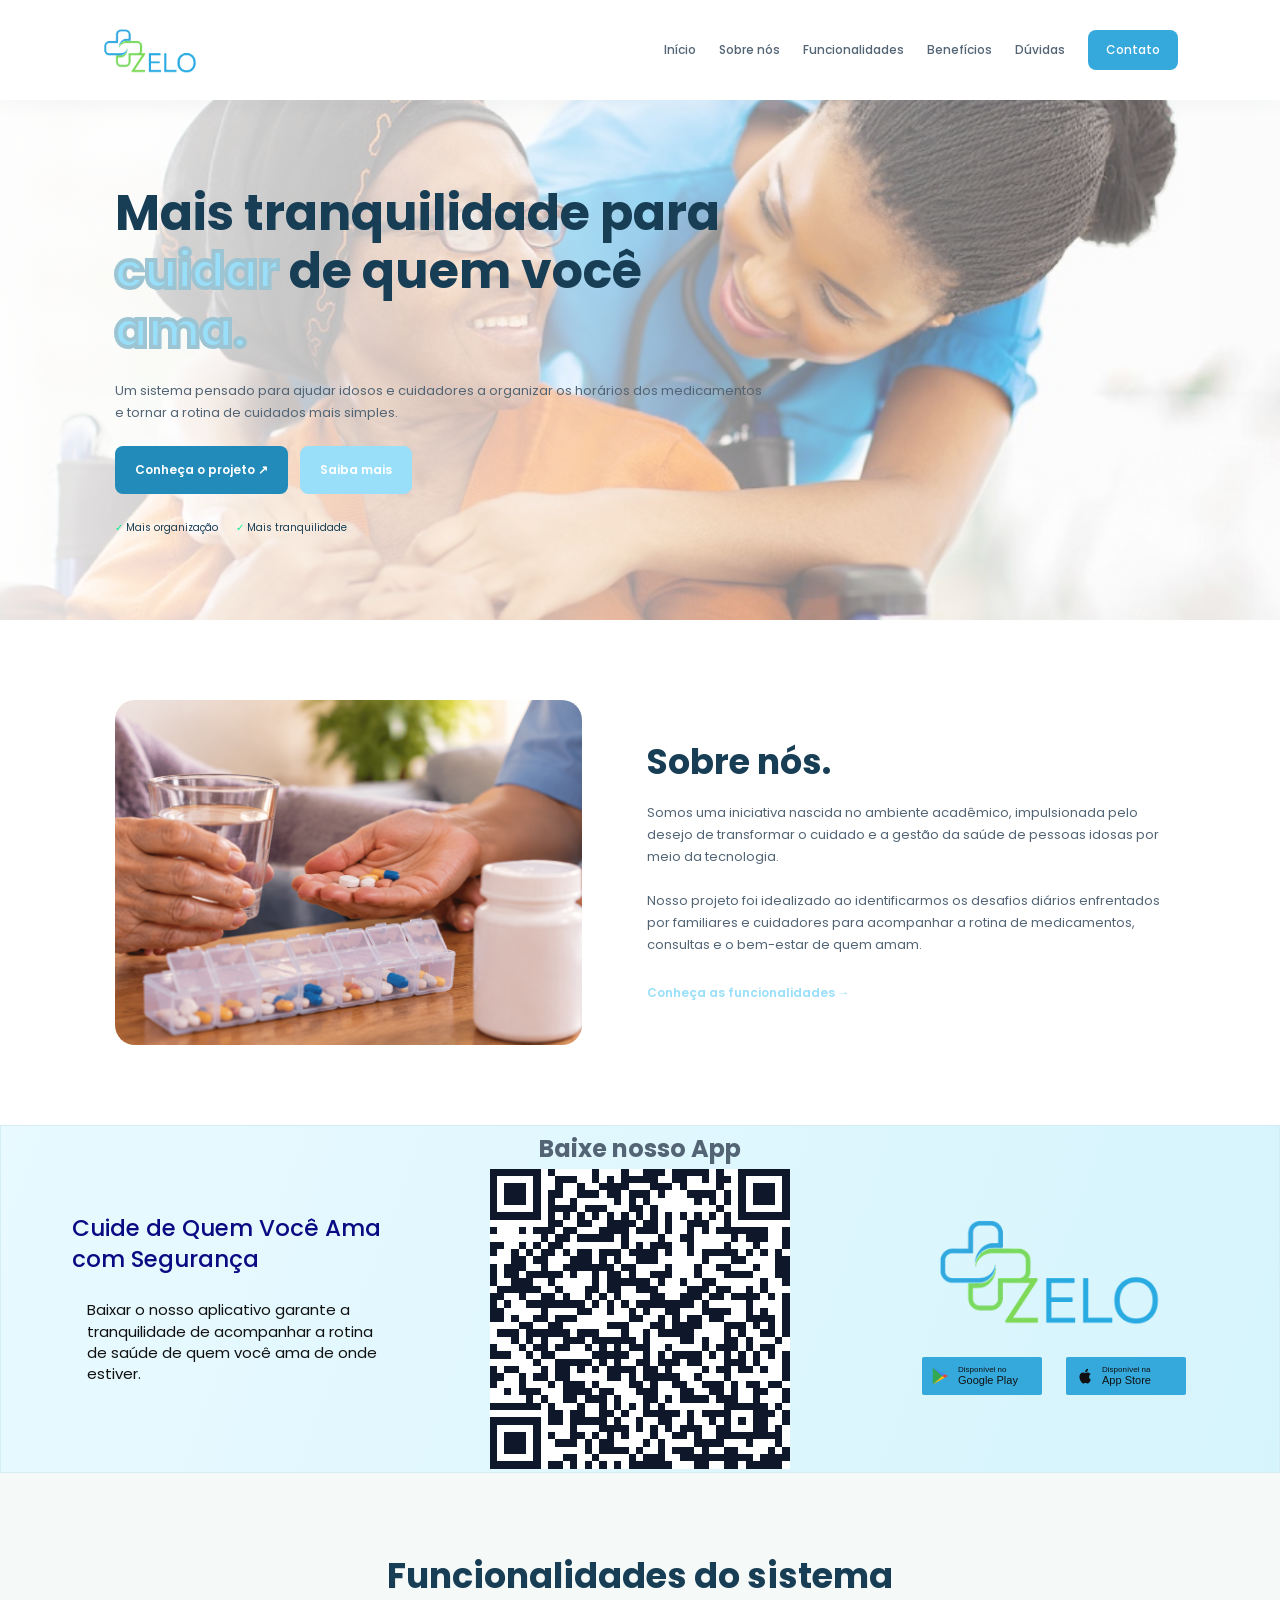
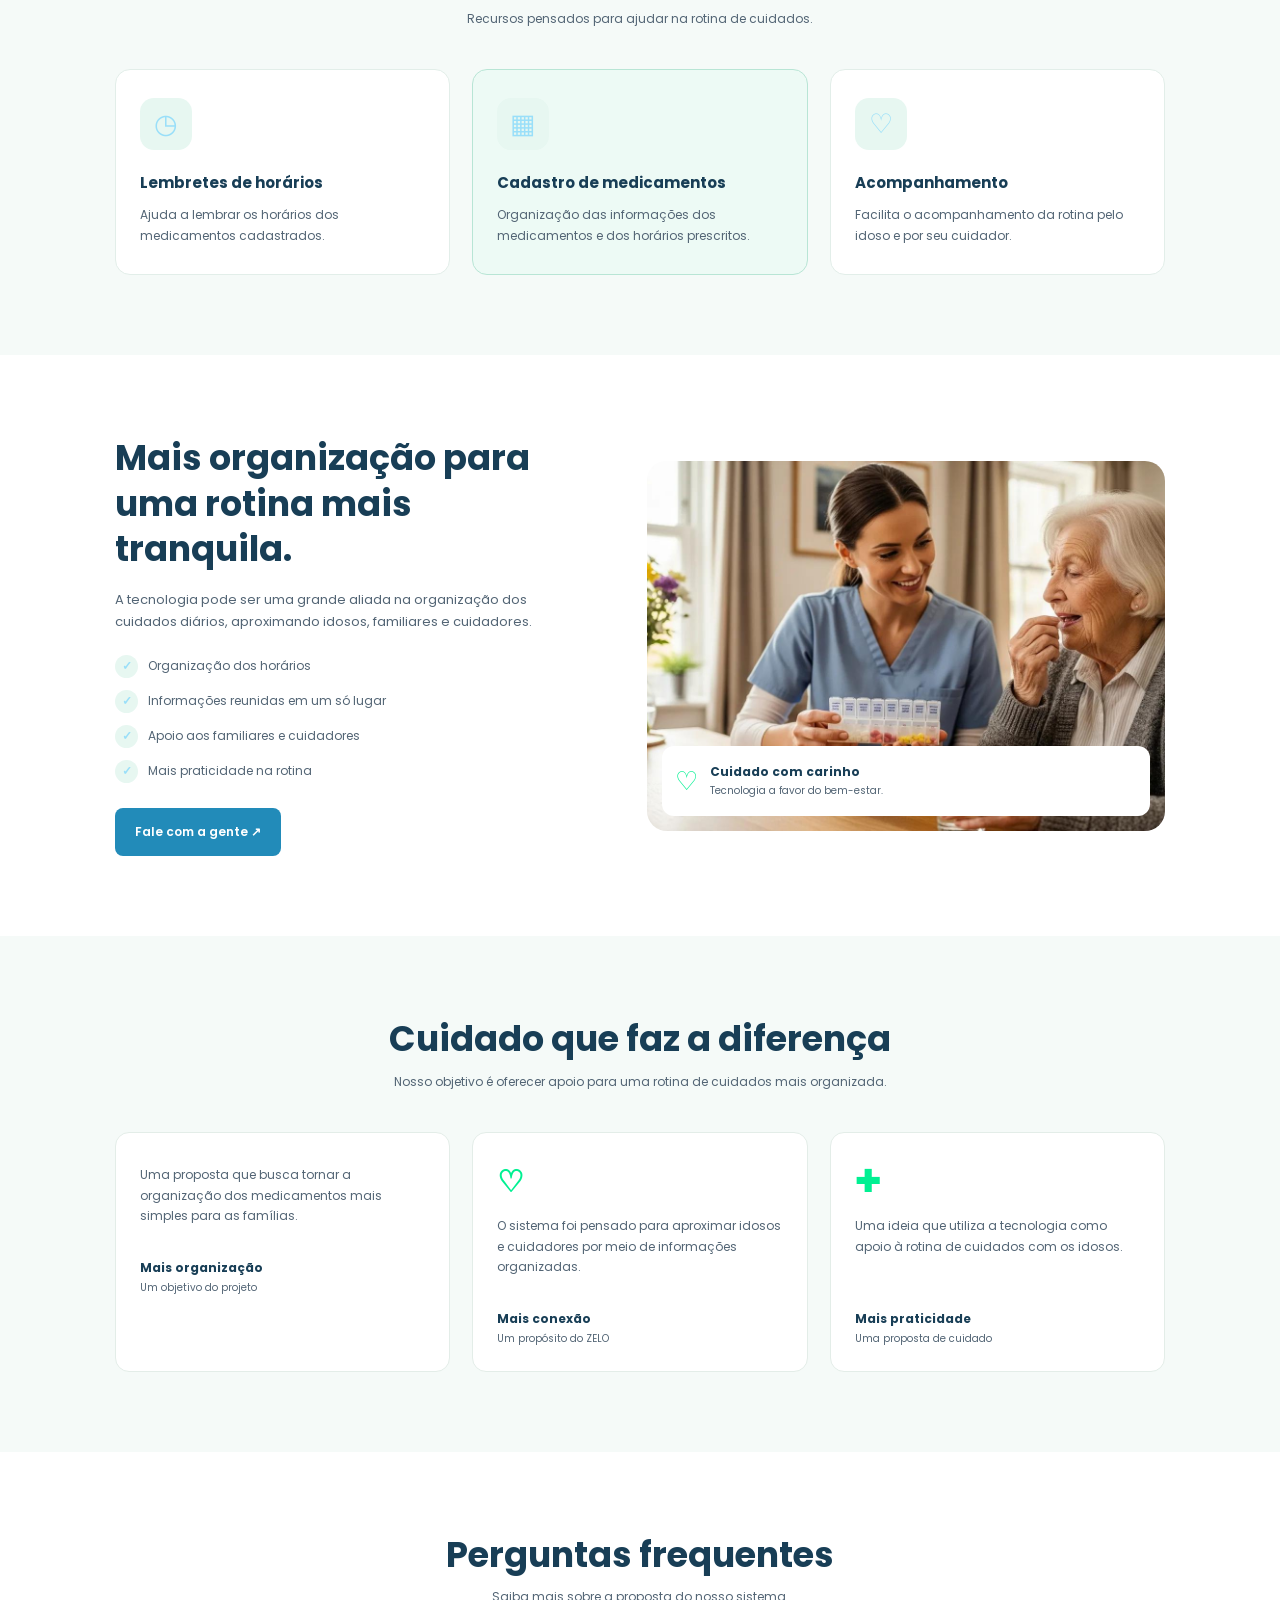
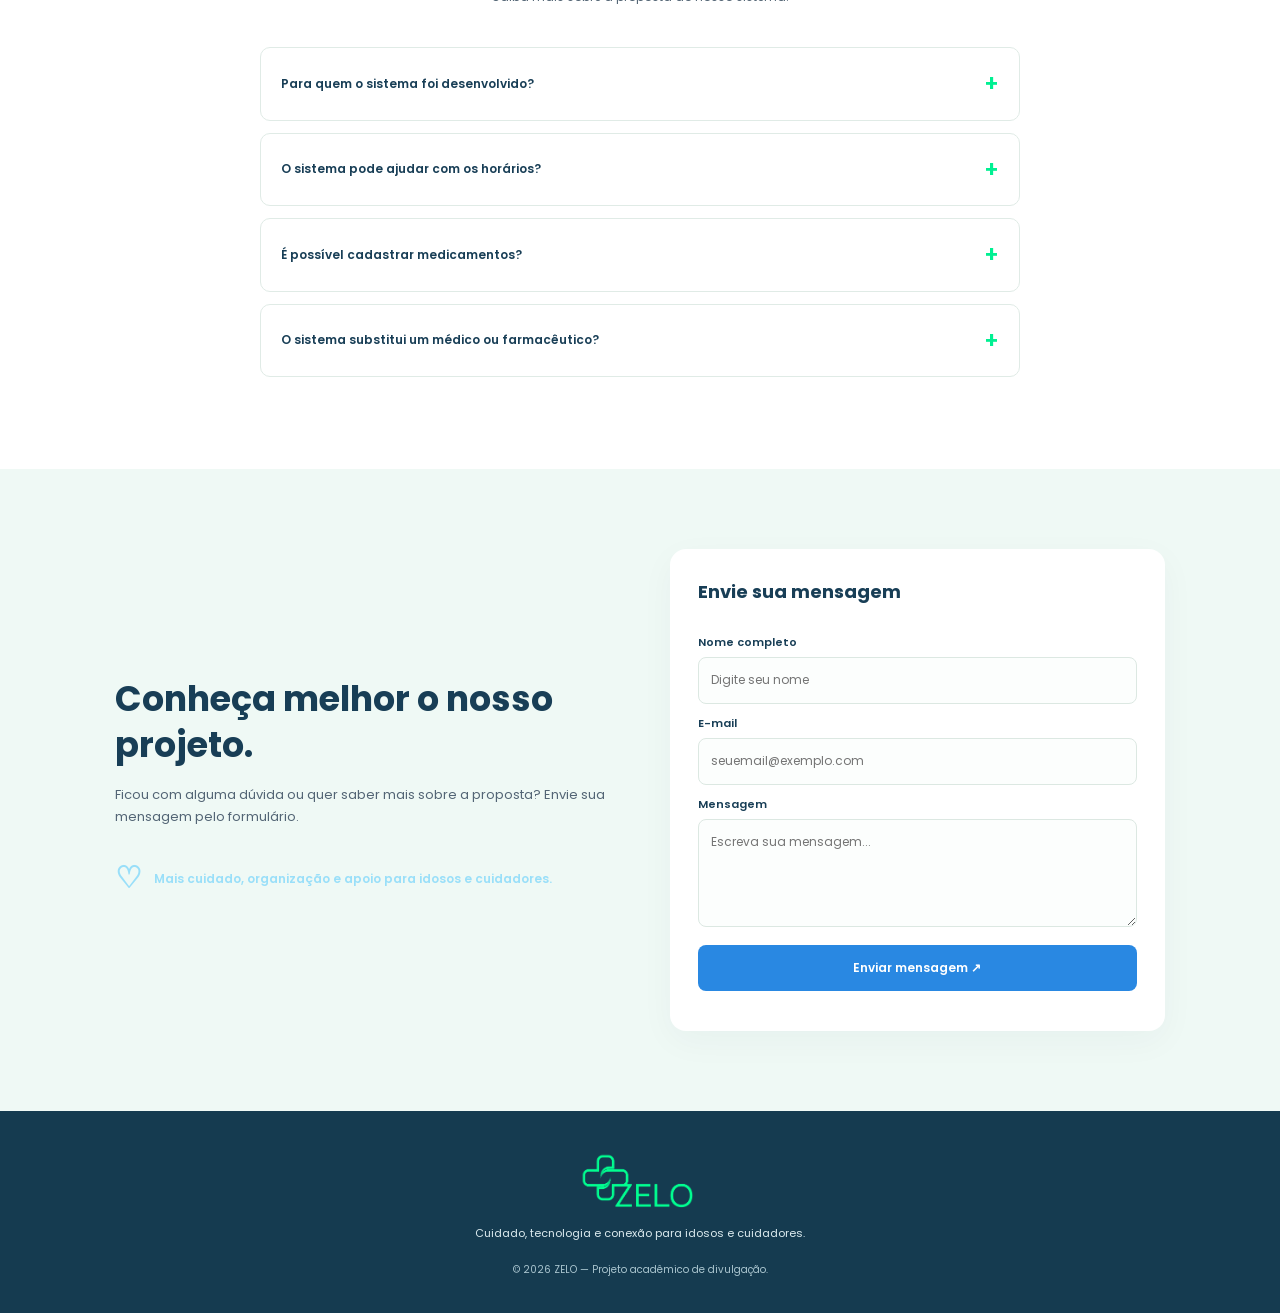
==== commit a5fb9608: "implementação do app" ====
--- a/zole medicamento para idosos/index.html
+++ b/zole medicamento para idosos/index.html
@@ -141,9 +141,12 @@
                 a rotina de saúde de quem você ama de onde estiver.
             </p>
 
-            <a href="app/application-66051923-b2a8-4189-8f57-89faa7907037.apk" download class="app">Baixe o app</a>
-        </div>
-
+            
+        </div>
+        <div class="app-banner-insalador">
+            <h1><a href="https://drive.google.com/file/d/1u53rAUxHrHswBlsrjViuQ4AC3VjFBSnA/view?usp=sharing">Baixe nosso App</a></h1>
+            <img src="zelo-qrcode-download-url.png" alt="">
+        </div>
         <div class="app-banner-download">
             <img src="Component 1.png" alt="Logo ZELO">
 
--- a/zole medicamento para idosos/script.css
+++ b/zole medicamento para idosos/script.css
@@ -846,13 +846,20 @@
     min-height: 285px;
     padding: 38px 32px;
     display: grid;
-    grid-template-columns: 1fr 1fr;
+    grid-template-columns: 1fr 1fr 1fr;
     align-items: center;
     gap: 28px;
     background: linear-gradient(110deg, #e8faff, #d6f4fc);
     border: 1px solid #d5edf4;
 }
 .app-banner-copy {
+    display: flex;
+    align-items: center;
+    flex-direction: column;
+    justify-content: center;
+    height: 30lvh;
+}
+.app-banner-insalador{
     display: flex;
     align-items: center;
     flex-direction: column;
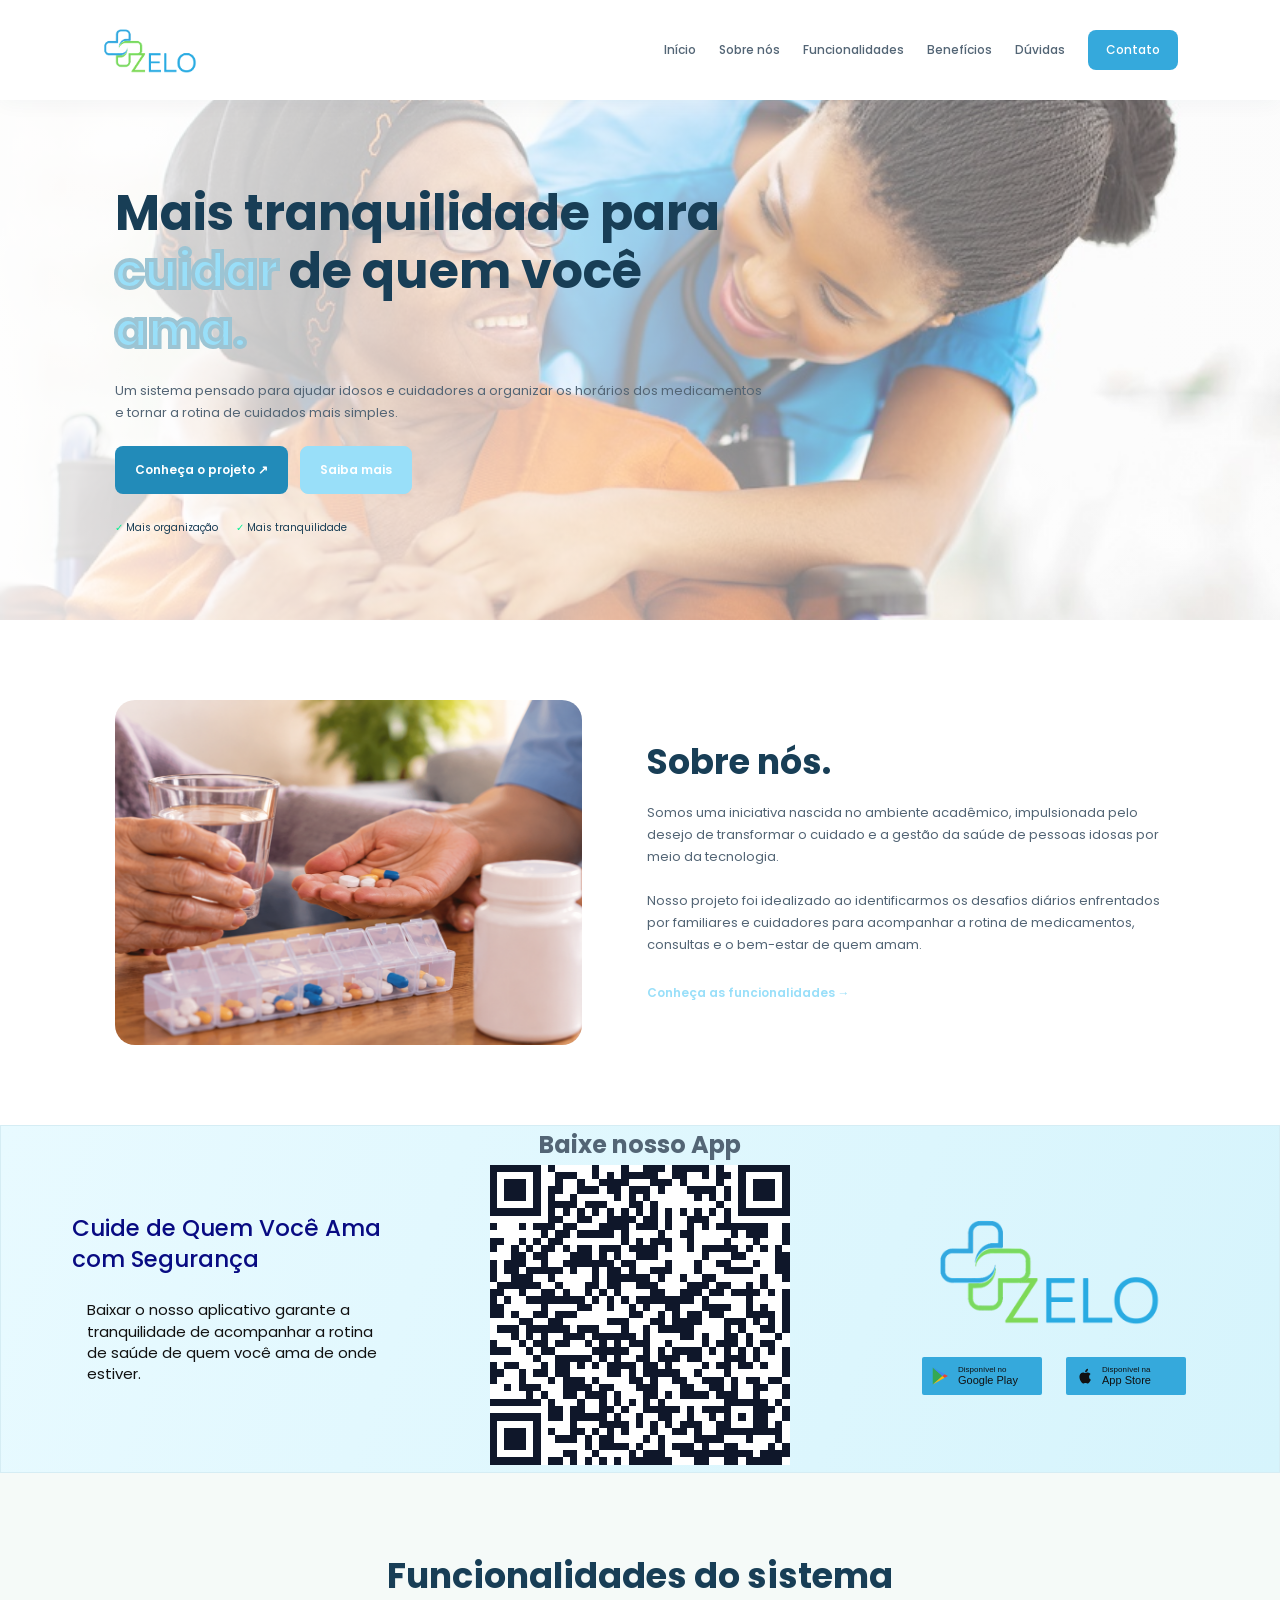
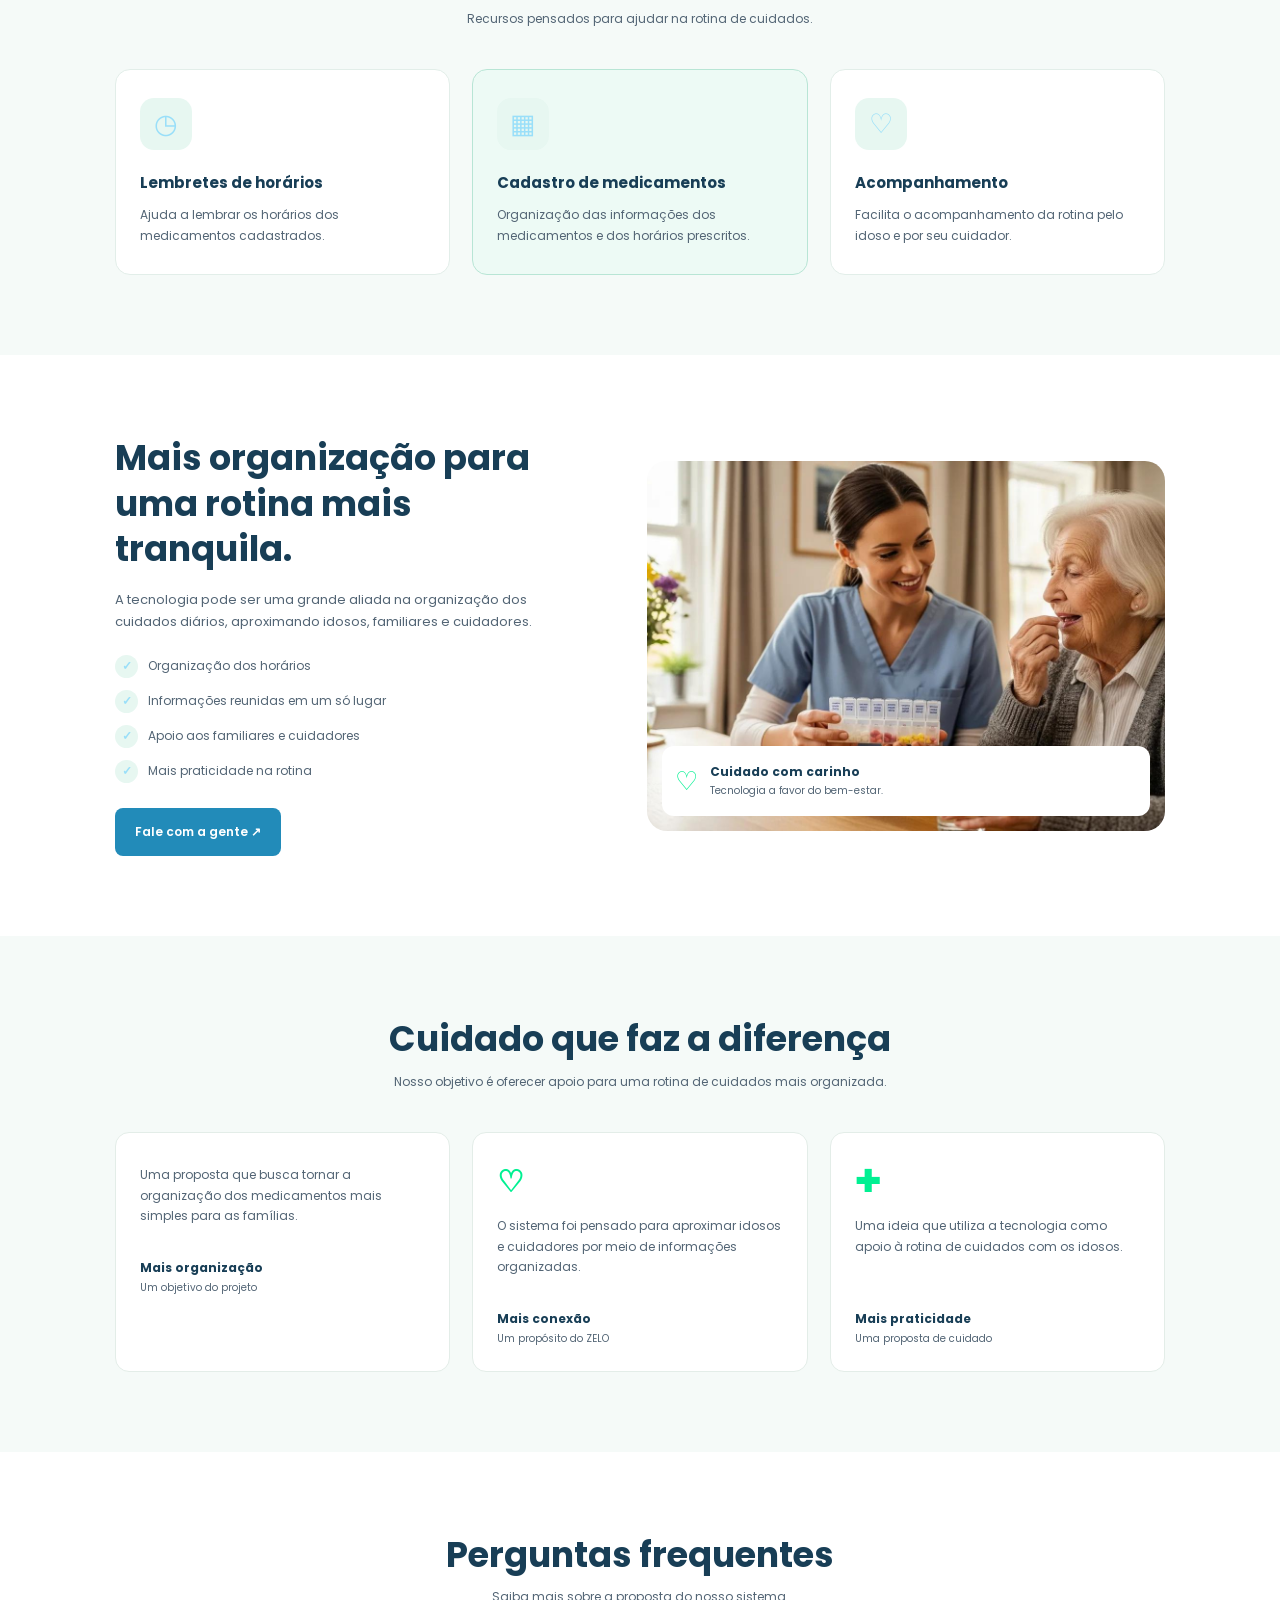
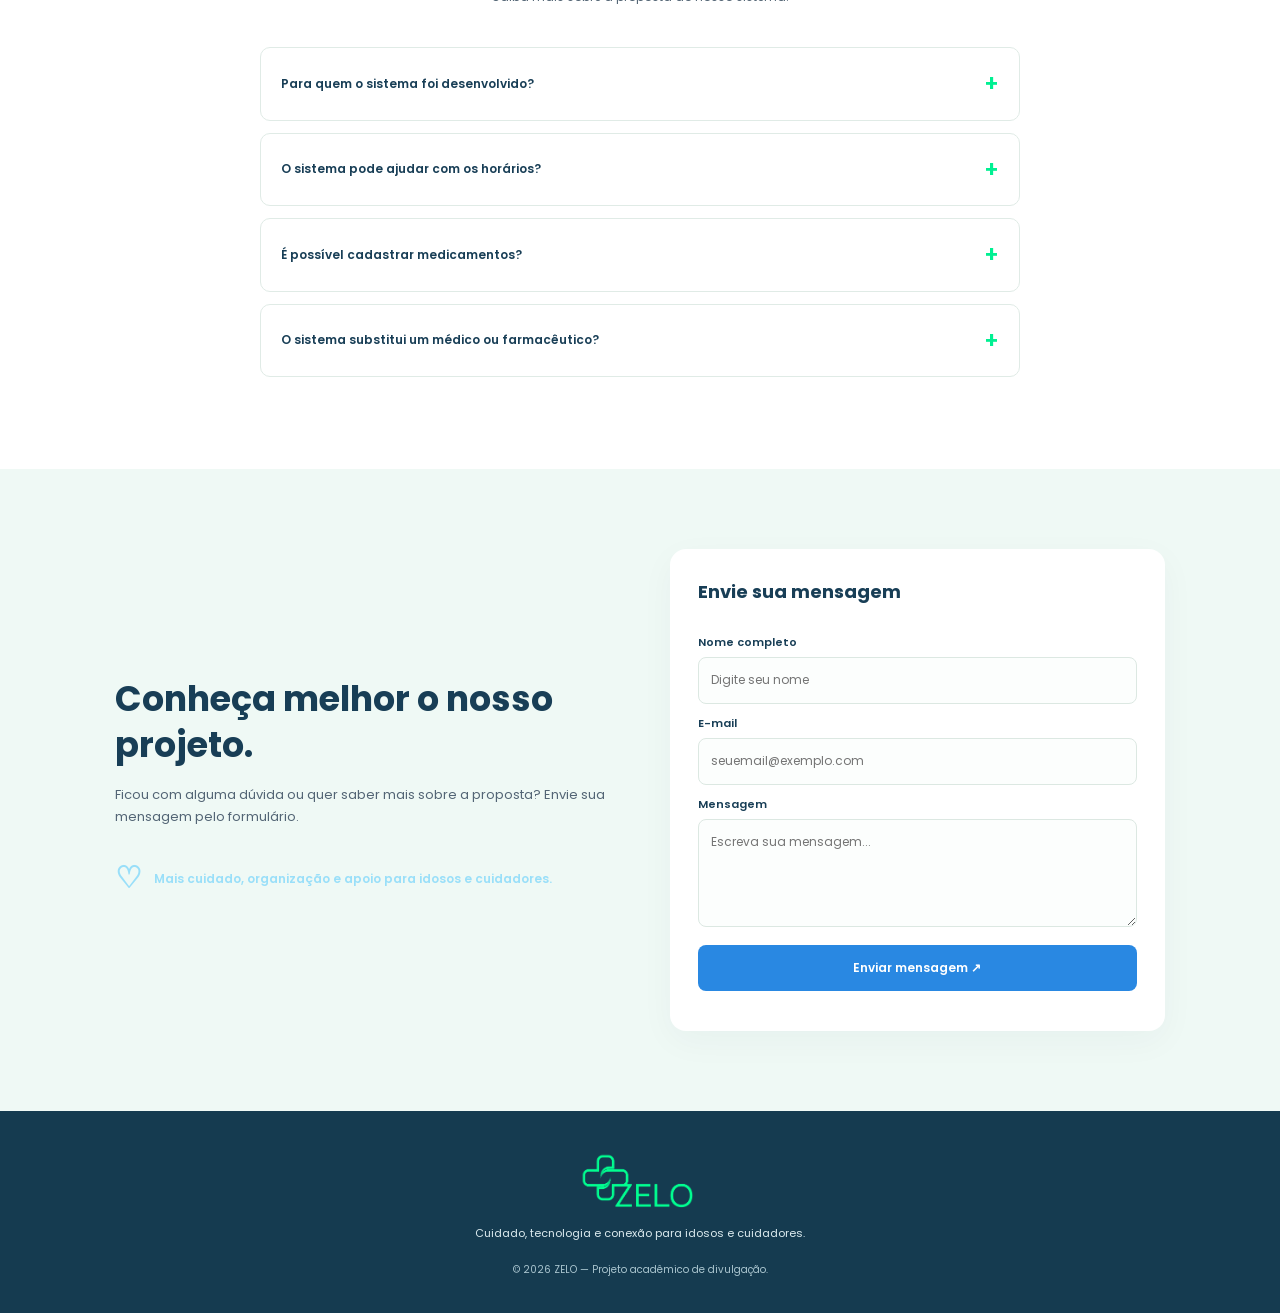
==== commit 9b06a855: "impementação do app" ====
--- a/zole medicamento para idosos/index.html
+++ b/zole medicamento para idosos/index.html
@@ -145,7 +145,7 @@
         </div>
         <div class="app-banner-insalador">
             <h1><a href="https://drive.google.com/file/d/1u53rAUxHrHswBlsrjViuQ4AC3VjFBSnA/view?usp=sharing">Baixe nosso App</a></h1>
-            <img src="zelo-qrcode-download-url.png" alt="">
+            <a href="https://drive.google.com/file/d/1u53rAUxHrHswBlsrjViuQ4AC3VjFBSnA/view?usp=sharing"><img src="zelo-qrcode-download-url.png" alt=""></a>
         </div>
         <div class="app-banner-download">
             <img src="Component 1.png" alt="Logo ZELO">
@@ -153,7 +153,7 @@
             <div class="store-links">
                 <a
                     class="store-badge google-play"
-                    href="https://play.google.com/store"
+                    href="https://drive.google.com/file/d/1u53rAUxHrHswBlsrjViuQ4AC3VjFBSnA/view?usp=sharing"
                     target="_blank"
                     rel="noopener noreferrer"
                     aria-label="Encontre aplicativos no Google Play">
